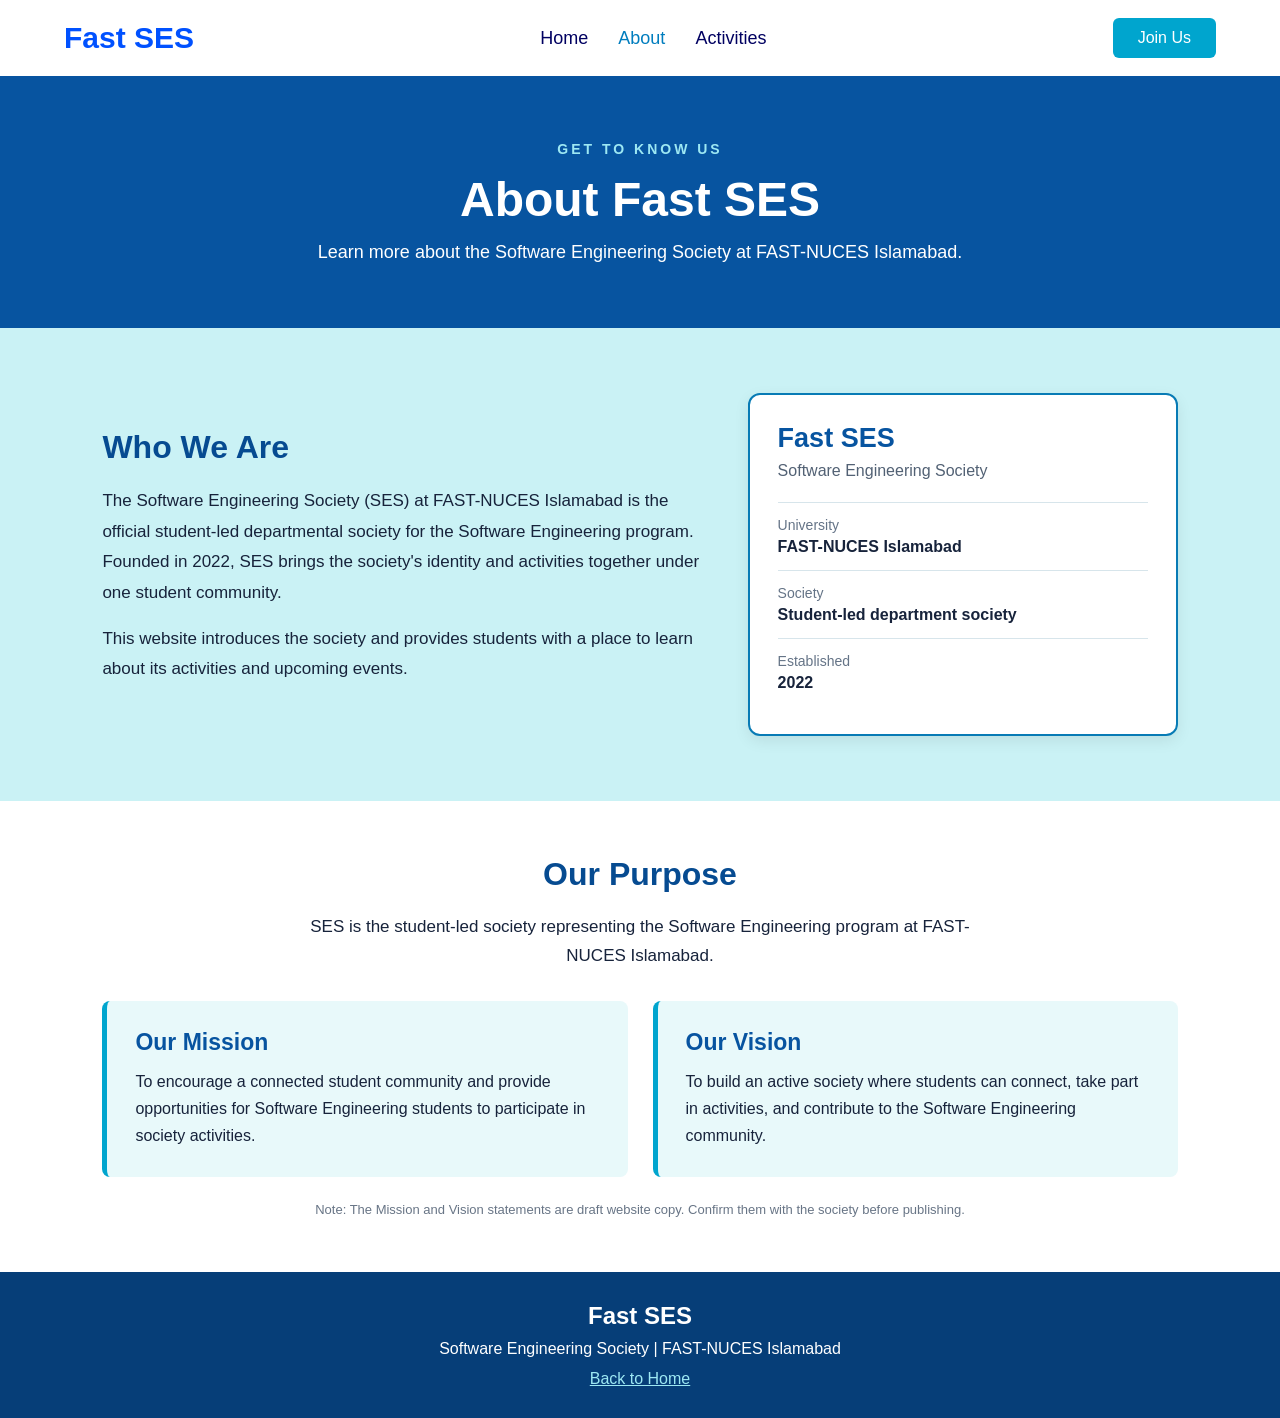
==== about.html @ 91015543 "Added new page : about page" ====
<!DOCTYPE html>
<html lang="en">
<head>
    <meta charset="UTF-8">
    <meta name="viewport" content="width=device-width, initial-scale=1.0">
    <title>About | Fast SES</title>
    <link rel="stylesheet" href="about.css">
</head>
<body>

    <!-- Navigation Bar -->
    <div class="nav">
        <div class="logo">
            <p>Fast SES</p>
        </div>

        <div class="links">
            <a href="index.html">Home</a>
            <a href="about.html" class="active">About</a>
            <a href="index.html#activities">Activities</a>
        </div>

        <div class="nav-button">
            <a href="index.html#join" class="button">Join Us</a>
        </div>
    </div>

    <!-- Page Heading -->
    <header class="page-header">
        <p class="small-heading">GET TO KNOW US</p>
        <h1>About Fast SES</h1>
        <p>
            Learn more about the Software Engineering Society
            at FAST-NUCES Islamabad.
        </p>
    </header>

    <!-- About Section -->
    <section class="about-section">
        <div class="about-text">
            <h2>Who We Are</h2>
            <p>
                The Software Engineering Society (SES) at FAST-NUCES
                Islamabad is the official student-led departmental society
                for the Software Engineering program. Founded in 2022,
                SES brings the society's identity and activities together
                under one student community.
            </p>
            <p>
                This website introduces the society and provides students
                with a place to learn about its activities and upcoming events.
            </p>
        </div>

        <div class="about-card">
            <h3>Fast SES</h3>
            <p class="card-description">Software Engineering Society</p>
            <div class="fact">
                <span>University</span>
                <strong>FAST-NUCES Islamabad</strong>
            </div>
            <div class="fact">
                <span>Society</span>
                <strong>Student-led department society</strong>
            </div>
            <div class="fact">
                <span>Established</span>
                <strong>2022</strong>
            </div>
        </div>
    </section>

    <!-- Mission and Vision -->
    <section class="purpose-section">
        <h2>Our Purpose</h2>
        <p class="section-intro">
            SES is the student-led society representing the Software
            Engineering program at FAST-NUCES Islamabad.
        </p>

        <div class="purpose-cards">
            <div class="purpose-card">
                <h3>Our Mission</h3>
                <p>
                    To encourage a connected student community and provide
                    opportunities for Software Engineering students to
                    participate in society activities.
                </p>
            </div>

            <div class="purpose-card">
                <h3>Our Vision</h3>
                <p>
                    To build an active society where students can connect,
                    take part in activities, and contribute to the
                    Software Engineering community.
                </p>
            </div>
        </div>
        <p class="note">
            Note: The Mission and Vision statements are draft website copy.
            Confirm them with the society before publishing.
        </p>
    </section>

    <!-- Footer -->
    <footer>
        <h2>Fast SES</h2>
        <p>Software Engineering Society | FAST-NUCES Islamabad</p>
        <a href="index.html">Back to Home</a>
    </footer>

</body>
</html>
---- about.css ----
* {
    margin: 0;
    padding: 0;
    box-sizing: border-box;
}

body {
    background-color: rgb(202, 242, 245);
    font-family: Arial, sans-serif;
    color: #17233b;
}

/* Navigation Bar */
.nav {
    display: flex;
    justify-content: space-between;
    align-items: center;
    padding: 18px 5%;
    background-color: white;
}

.logo p {
    color: rgb(0, 81, 255);
    font-size: 30px;
    font-weight: bold;
}

.links {
    display: flex;
    gap: 30px;
}

.links a {
    color: rgb(0, 0, 97);
    font-size: 18px;
    text-decoration: none;
}

.links a:hover,
.links a.active {
    color: rgb(0, 125, 190);
}

.button {
    display: inline-block;
    padding: 11px 25px;
    background-color: rgb(0, 165, 206);
    color: white;
    text-decoration: none;
    border-radius: 6px;
}

/* Page Heading */
.page-header {
    text-align: center;
    padding: 65px 20px;
    background-color: #0754a0;
    color: white;
}

.small-heading {
    color: #9de8f3;
    letter-spacing: 3px;
    font-size: 14px;
    font-weight: bold;
}

.page-header h1 {
    font-size: 48px;
    margin: 15px 0;
}

.page-header p:last-child {
    font-size: 18px;
}

/* About Section */
.about-section {
    display: flex;
    justify-content: space-between;
    align-items: center;
    gap: 40px;
    padding: 65px 8%;
}

.about-text {
    flex: 1;
}

.about-text h2,
.purpose-section h2 {
    color: #064b91;
    font-size: 32px;
    margin-bottom: 20px;
}

.about-text p {
    font-size: 17px;
    line-height: 1.8;
    margin-bottom: 15px;
}

.about-card {
    flex: 1;
    max-width: 430px;
    background-color: white;
    border: 2px solid #087bb5;
    border-radius: 12px;
    padding: 28px;
    box-shadow: 0 5px 15px rgba(0, 0, 0, 0.08);
}

.about-card h3 {
    color: #0754a0;
    font-size: 27px;
}

.card-description {
    color: #526174;
    margin: 8px 0 22px;
}

.fact {
    padding: 14px 0;
    border-top: 1px solid #d7e5eb;
}

.fact span {
    display: block;
    color: #657487;
    font-size: 14px;
    margin-bottom: 5px;
}

.fact strong {
    font-size: 16px;
}

/* Mission and Vision */
.purpose-section {
    padding: 55px 8%;
    background-color: white;
    text-align: center;
}

.section-intro {
    max-width: 700px;
    margin: 0 auto 30px;
    line-height: 1.7;
    font-size: 17px;
}

.purpose-cards {
    display: flex;
    gap: 25px;
    justify-content: center;
    text-align: left;
}

.purpose-card {
    flex: 1;
    padding: 28px;
    background-color: rgb(232, 249, 250);
    border-left: 5px solid rgb(0, 165, 206);
    border-radius: 8px;
}

.purpose-card h3 {
    color: #0754a0;
    font-size: 23px;
    margin-bottom: 12px;
}

.purpose-card p {
    font-size: 16px;
    line-height: 1.7;
}

.note {
    margin-top: 25px;
    color: #687586;
    font-size: 13px;
}

/* Footer */
footer {
    padding: 30px 15px;
    text-align: center;
    background-color: #063e78;
    color: white;
}

footer h2 {
    margin-bottom: 10px;
}

footer p {
    margin-bottom: 12px;
}

footer a {
    color: #9de8f3;
}

/* Responsive Design */
@media (max-width: 750px) {
    .nav {
        flex-direction: column;
        gap: 18px;
    }

    .links {
        gap: 18px;
    }

    .page-header h1 {
        font-size: 36px;
    }

    .about-section,
    .purpose-cards {
        flex-direction: column;
    }

    .about-card {
        max-width: 100%;
        width: 100%;
    }
}
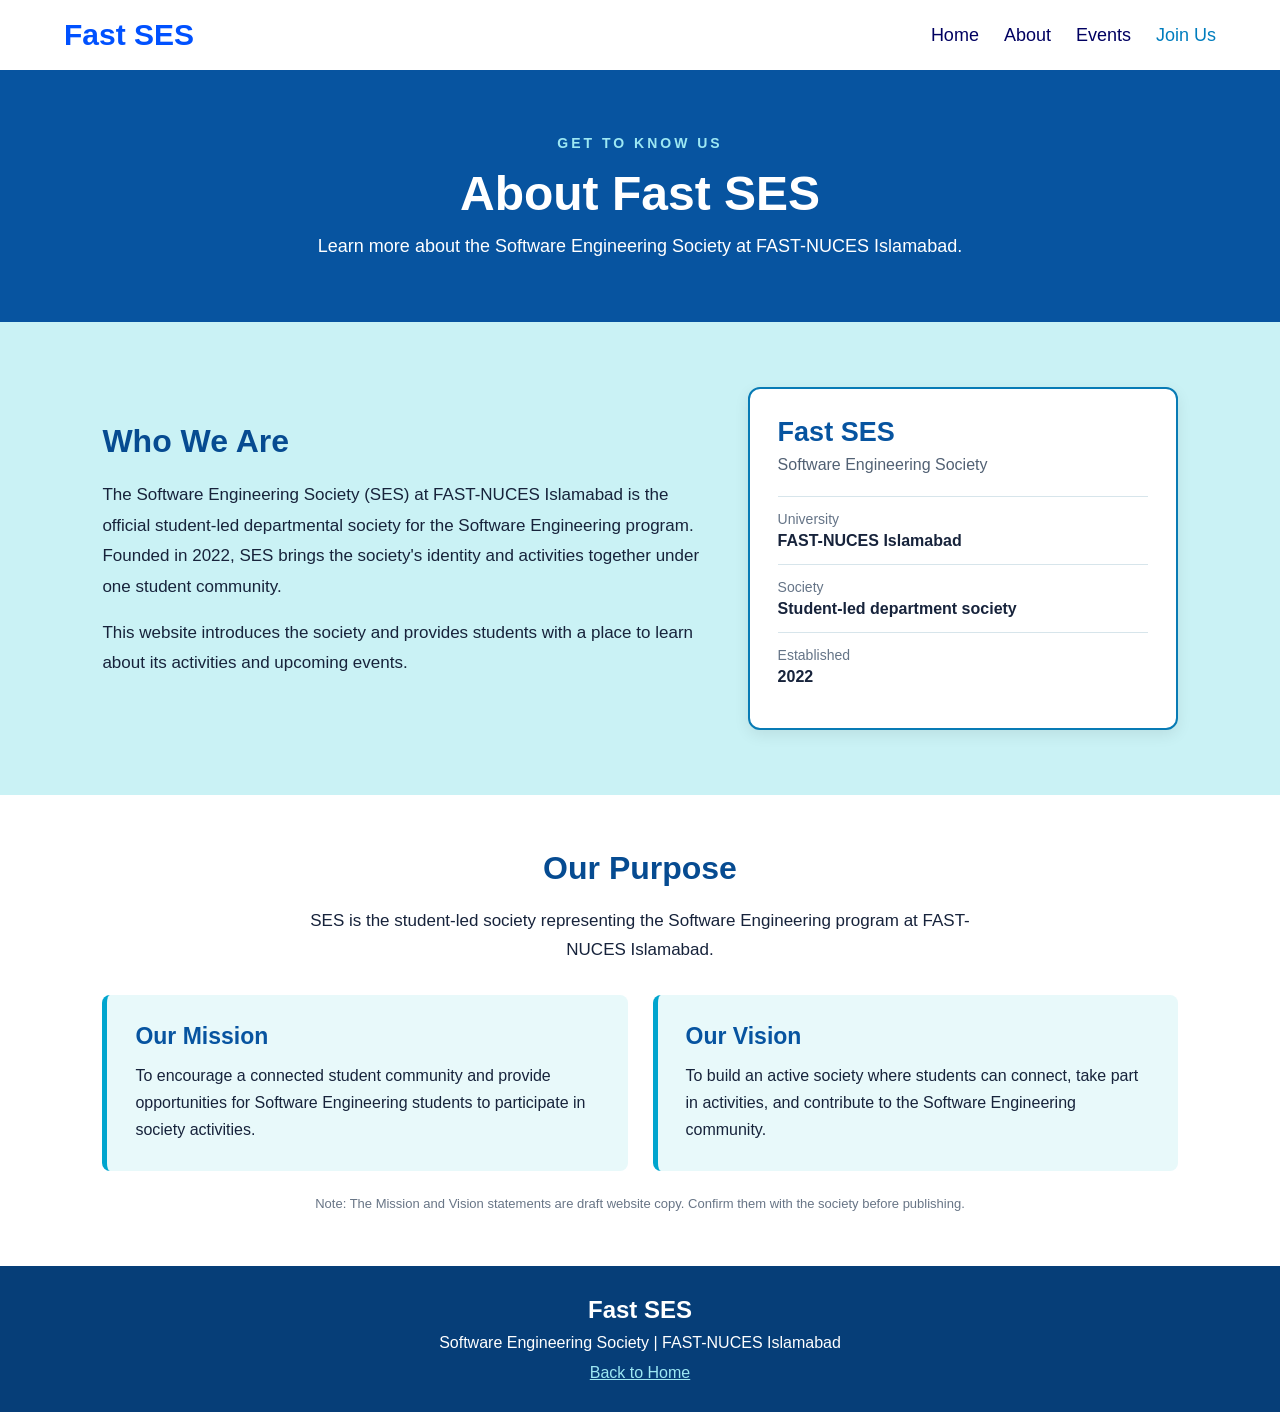
==== commit f70f2914: "added same nav bar on the every page" ====
--- a/about.html
+++ b/about.html
@@ -16,12 +16,9 @@
 
         <div class="links">
             <a href="index.html">Home</a>
-            <a href="about.html" class="active">About</a>
-            <a href="index.html#activities">Activities</a>
-        </div>
-
-        <div class="nav-button">
-            <a href="index.html#join" class="button">Join Us</a>
+            <a href="about.html">About</a>
+            <a href="events.html">Events</a>
+            <a href="join.html" class="active">Join Us</a>
         </div>
     </div>
 
--- a/about.css
+++ b/about.css
@@ -28,7 +28,7 @@
 
 .links {
     display: flex;
-    gap: 30px;
+    gap: 25px;
 }
 
 .links a {
@@ -41,16 +41,6 @@
 .links a.active {
     color: rgb(0, 125, 190);
 }
-
-.button {
-    display: inline-block;
-    padding: 11px 25px;
-    background-color: rgb(0, 165, 206);
-    color: white;
-    text-decoration: none;
-    border-radius: 6px;
-}
-
 /* Page Heading */
 .page-header {
     text-align: center;
